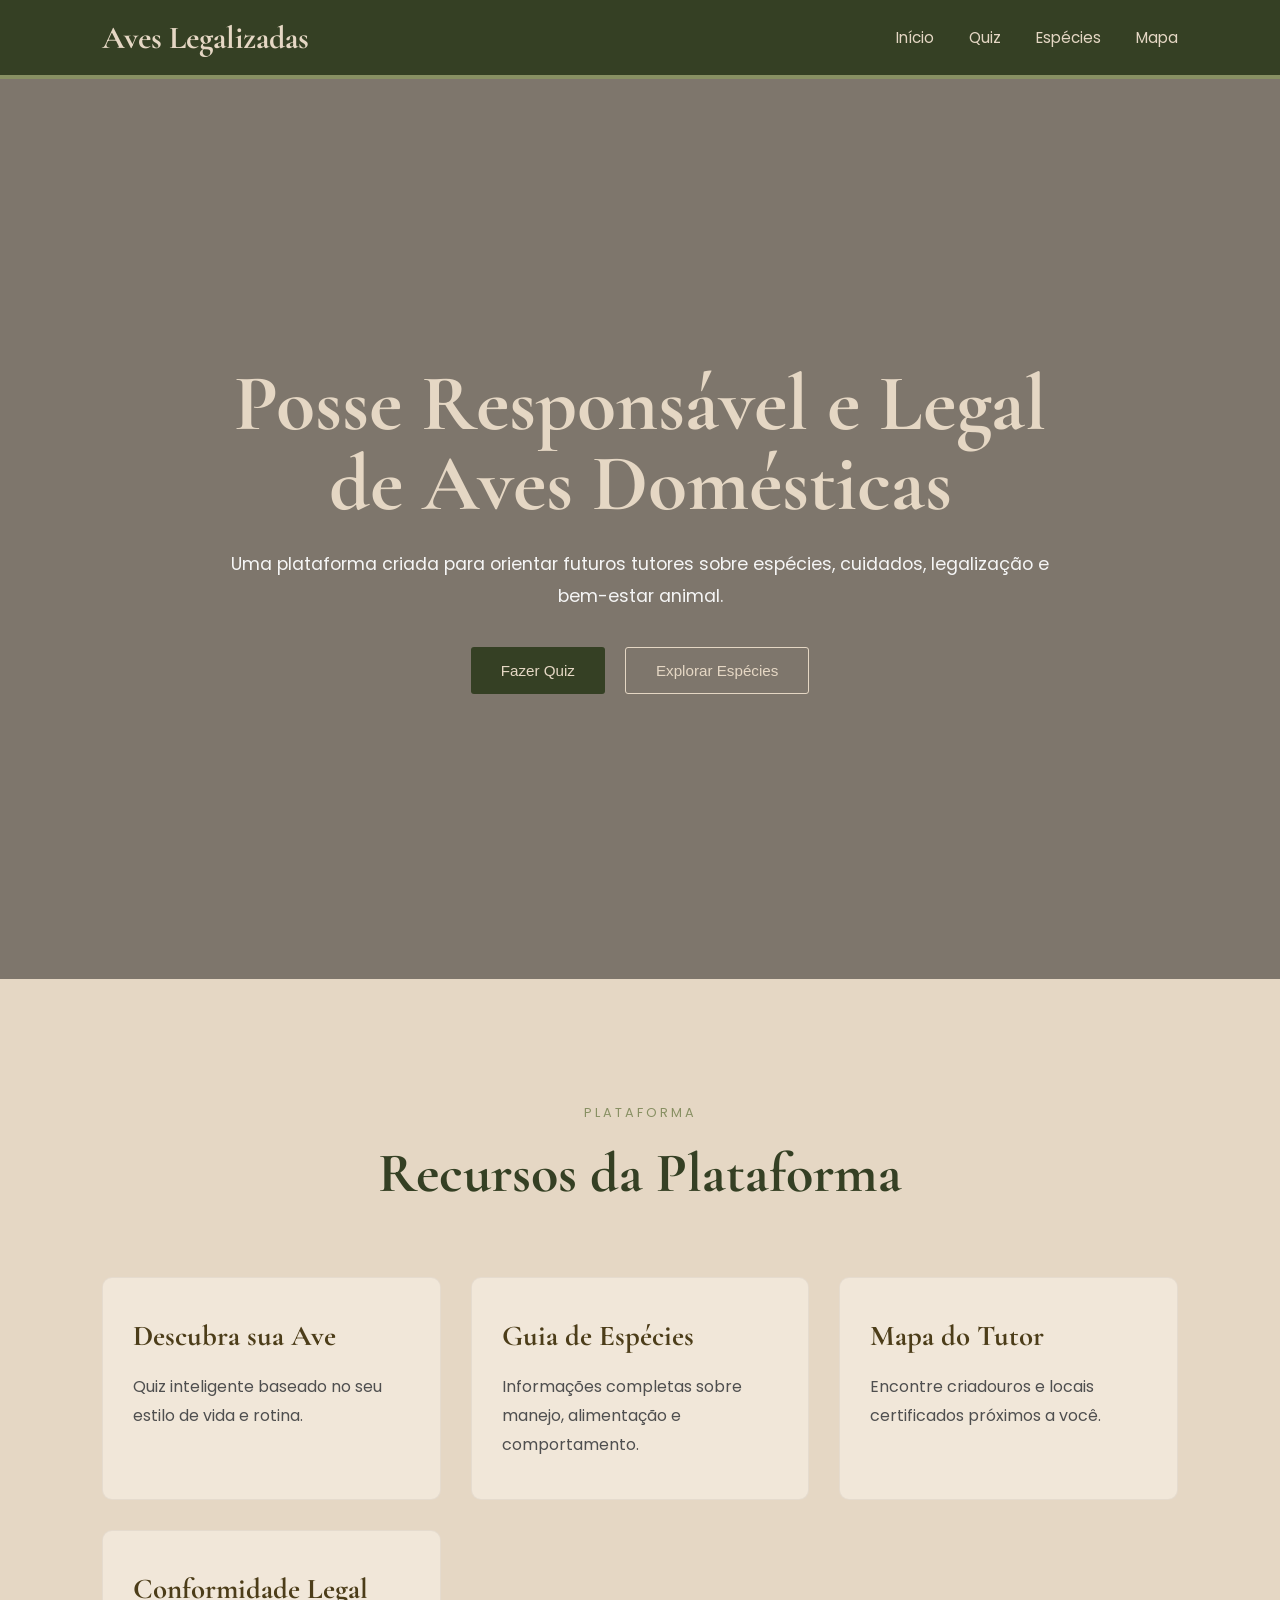
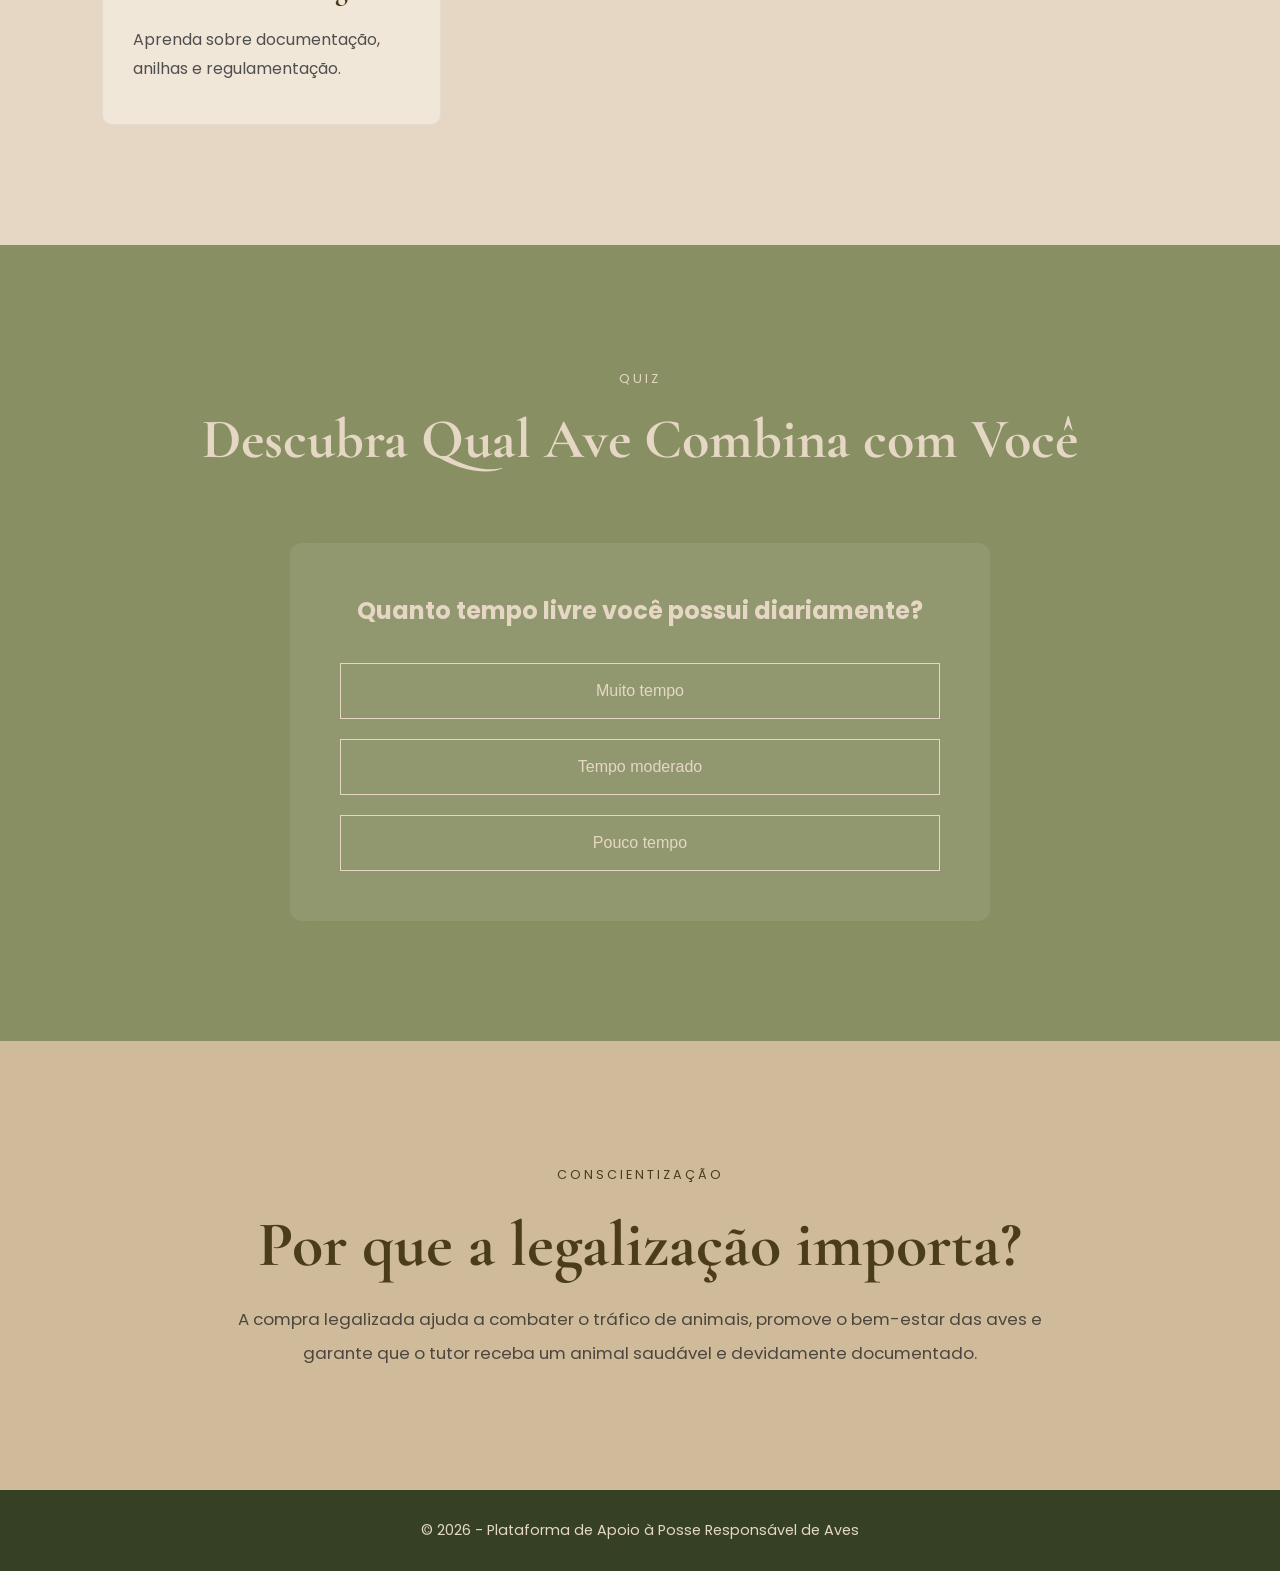
==== index.html @ a72bbc46 "." ====
<!doctype html>
<html lang="pt-BR">
  <head>
    <meta charset="UTF-8" />
    <meta name="viewport" content="width=device-width, initial-scale=1.0" />

    <title>Aves Legalizadas</title>

    <link rel="preconnect" href="https://fonts.googleapis.com" />
    <link rel="preconnect" href="https://fonts.gstatic.com" crossorigin />

    <link
      href="https://fonts.googleapis.com/css2?family=Cormorant+Garamond:wght@500;700&family=Poppins:wght@300;400;500;600&display=swap"
      rel="stylesheet"
    />

    <link rel="stylesheet" href="style.css" />
  </head>

  <body>
    <header>
      <nav>
        <div class="logo">Aves Legalizadas</div>

        <div class="menu">
          <a href="#">Início</a>
          <a href="#quiz">Quiz</a>
          <a href="wiki.html">Espécies</a>
          <a href="map.html">Mapa</a>
        </div>
      </nav>
    </header>

    <section class="hero">
      <div class="overlay"></div>

      <div class="hero-content">
        <h1>Posse Responsável e Legal de Aves Domésticas</h1>

        <p>
          Uma plataforma criada para orientar futuros tutores sobre espécies,
          cuidados, legalização e bem-estar animal.
        </p>

        <div class="hero-buttons">
          <button class="primary-btn">Fazer Quiz</button>

          <button class="secondary-btn">Explorar Espécies</button>
        </div>
      </div>
    </section>

    <section class="resources-section">
      <div class="section-title">
        <span>PLATAFORMA</span>

        <h2>Recursos da Plataforma</h2>
      </div>

      <div class="cards-container">
        <div class="resource-card">
          <h3>Descubra sua Ave</h3>

          <p>Quiz inteligente baseado no seu estilo de vida e rotina.</p>
        </div>

        <div class="resource-card">
          <h3>Guia de Espécies</h3>

          <p>
            Informações completas sobre manejo, alimentação e comportamento.
          </p>
        </div>

        <div class="resource-card">
          <h3>Mapa do Tutor</h3>

          <p>Encontre criadouros e locais certificados próximos a você.</p>
        </div>

        <div class="resource-card">
          <h3>Conformidade Legal</h3>

          <p>Aprenda sobre documentação, anilhas e regulamentação.</p>
        </div>
      </div>
    </section>

    <section id="quiz" class="quiz-section">
      <div class="section-title">
        <span>QUIZ</span>

        <h2>Descubra Qual Ave Combina com Você</h2>
      </div>

      <div class="quiz-box">
        <h3>Quanto tempo livre você possui diariamente?</h3>

        <div class="quiz-options">
          <button>Muito tempo</button>

          <button>Tempo moderado</button>

          <button>Pouco tempo</button>
        </div>
      </div>
    </section>

    <section class="legal-section">
      <div class="legal-content">
        <span>CONSCIENTIZAÇÃO</span>

        <h2>Por que a legalização importa?</h2>

        <p>
          A compra legalizada ajuda a combater o tráfico de animais, promove o
          bem-estar das aves e garante que o tutor receba um animal saudável e
          devidamente documentado.
        </p>
      </div>
    </section>

    <footer>
      <p>© 2026 - Plataforma de Apoio à Posse Responsável de Aves</p>
    </footer>
  </body>
</html>
---- style.css ----
* {
  margin: 0;
  padding: 0;
  box-sizing: border-box;
}

:root {
  --cafe-noir: #4c3d19;
  --kombu-green: #354024;
  --moss-green: #889063;
  --tan: #cfbb99;
  --bone: #e5d7c4;
}

body {
  font-family: "Poppins", sans-serif;
  background-color: var(--bone);
  color: var(--kombu-green);
}

header {
  width: 100%;
  background-color: var(--kombu-green);
  border-bottom: 4px solid var(--moss-green);
  padding: 18px 8%;
  position: relative;
  z-index: 1000;
}

nav {
  display: flex;
  justify-content: space-between;
  align-items: center;
}

.logo {
  font-size: 2rem;
  font-family: "Cormorant Garamond", serif;
  font-weight: 700;
  color: var(--bone);
}

.menu {
  display: flex;
  gap: 35px;
}

.menu a {
  text-decoration: none;
  color: var(--bone);
  font-size: 0.95rem;
  transition: 0.3s;
}

.menu a:hover {
  color: var(--tan);
}

.hero {
  height: 100vh;
  background-image: url("https://images.unsplash.com/photo-1522926193341-e9ffd686c60f?q=80&w=1400&auto=format&fit=crop");
  background-size: cover;
  background-position: center;
  position: relative;

  display: flex;
  justify-content: center;
  align-items: center;
  text-align: center;

  padding: 0 8%;
}

.overlay {
  position: absolute;
  inset: 0;
  background-color: rgba(0, 0, 0, 0.45);
}

.hero-content {
  position: relative;
  z-index: 2;
  max-width: 850px;
}

.hero-content h1 {
  font-size: 5rem;
  line-height: 1;
  margin-bottom: 25px;
  color: var(--bone);
  font-family: "Cormorant Garamond", serif;
}

.hero-content p {
  font-size: 1.1rem;
  line-height: 1.8;
  color: #f5f5f5;
  margin-bottom: 35px;
}

.hero-buttons {
  display: flex;
  justify-content: center;
  gap: 20px;
}

.primary-btn,
.secondary-btn {
  padding: 14px 30px;
  border: none;
  cursor: pointer;
  font-size: 0.95rem;
  transition: 0.3s;
  border-radius: 3px;
}

.primary-btn {
  background-color: var(--kombu-green);
  color: var(--bone);
}

.primary-btn:hover {
  background-color: var(--moss-green);
}

.secondary-btn {
  background-color: transparent;
  border: 1px solid var(--bone);
  color: var(--bone);
}

.secondary-btn:hover {
  background-color: var(--bone);
  color: var(--kombu-green);
}

.resources-section,
.quiz-section,
.legal-section {
  padding: 120px 8%;
}

.section-title {
  text-align: center;
  margin-bottom: 70px;
}

.section-title span {
  color: var(--moss-green);
  letter-spacing: 3px;
  font-size: 0.8rem;
}

.section-title h2 {
  font-size: 3.5rem;
  margin-top: 15px;
  color: var(--kombu-green);
  font-family: "Cormorant Garamond", serif;
}

.cards-container {
  display: grid;
  grid-template-columns: repeat(auto-fit, minmax(250px, 1fr));
  gap: 30px;
}

.resource-card {
  background-color: #f1e7d9;
  padding: 40px 30px;
  border-radius: 10px;
  transition: 0.4s;
  border: 1px solid rgba(0, 0, 0, 0.05);
}

.resource-card:hover {
  transform: translateY(-8px);
}

.resource-card h3 {
  font-size: 1.8rem;
  margin-bottom: 20px;
  font-family: "Cormorant Garamond", serif;
  color: var(--cafe-noir);
}

.resource-card p {
  line-height: 1.8;
  color: #4f4f4f;
}

.quiz-section {
  background-color: var(--moss-green);
}

.quiz-section .section-title span,
.quiz-section .section-title h2 {
  color: var(--bone);
}

.quiz-box {
  max-width: 700px;
  margin: auto;
  background-color: rgba(255, 255, 255, 0.08);
  padding: 50px;
  border-radius: 12px;
  backdrop-filter: blur(10px);
}

.quiz-box h3 {
  text-align: center;
  margin-bottom: 35px;
  color: var(--bone);
  font-size: 1.5rem;
}

.quiz-options {
  display: flex;
  flex-direction: column;
  gap: 20px;
}

.quiz-options button {
  padding: 18px;
  background-color: transparent;
  border: 1px solid var(--bone);
  color: var(--bone);
  cursor: pointer;
  transition: 0.3s;
  font-size: 1rem;
}

.quiz-options button:hover {
  background-color: var(--bone);
  color: var(--kombu-green);
}

.legal-section {
  background-color: var(--tan);
}

.legal-content {
  max-width: 850px;
  margin: auto;
  text-align: center;
}

.legal-content span {
  letter-spacing: 3px;
  font-size: 0.8rem;
  color: var(--cafe-noir);
}

.legal-content h2 {
  font-size: 4rem;
  margin: 20px 0;
  font-family: "Cormorant Garamond", serif;
  color: var(--cafe-noir);
}

.legal-content p {
  line-height: 2;
  color: #4d463f;
  font-size: 1.05rem;
}

footer {
  background-color: var(--kombu-green);
  padding: 30px;
  text-align: center;
}

footer p {
  color: var(--bone);
  font-size: 0.9rem;
}

@media (max-width: 900px) {
  .menu {
    display: none;
  }

  .hero-content h1 {
    font-size: 3.5rem;
  }

  .section-title h2,
  .legal-content h2 {
    font-size: 2.7rem;
  }
}

@media (max-width: 600px) {
  .hero-content h1 {
    font-size: 2.7rem;
  }

  .hero-buttons {
    flex-direction: column;
  }

  .quiz-box {
    padding: 30px 20px;
  }
}
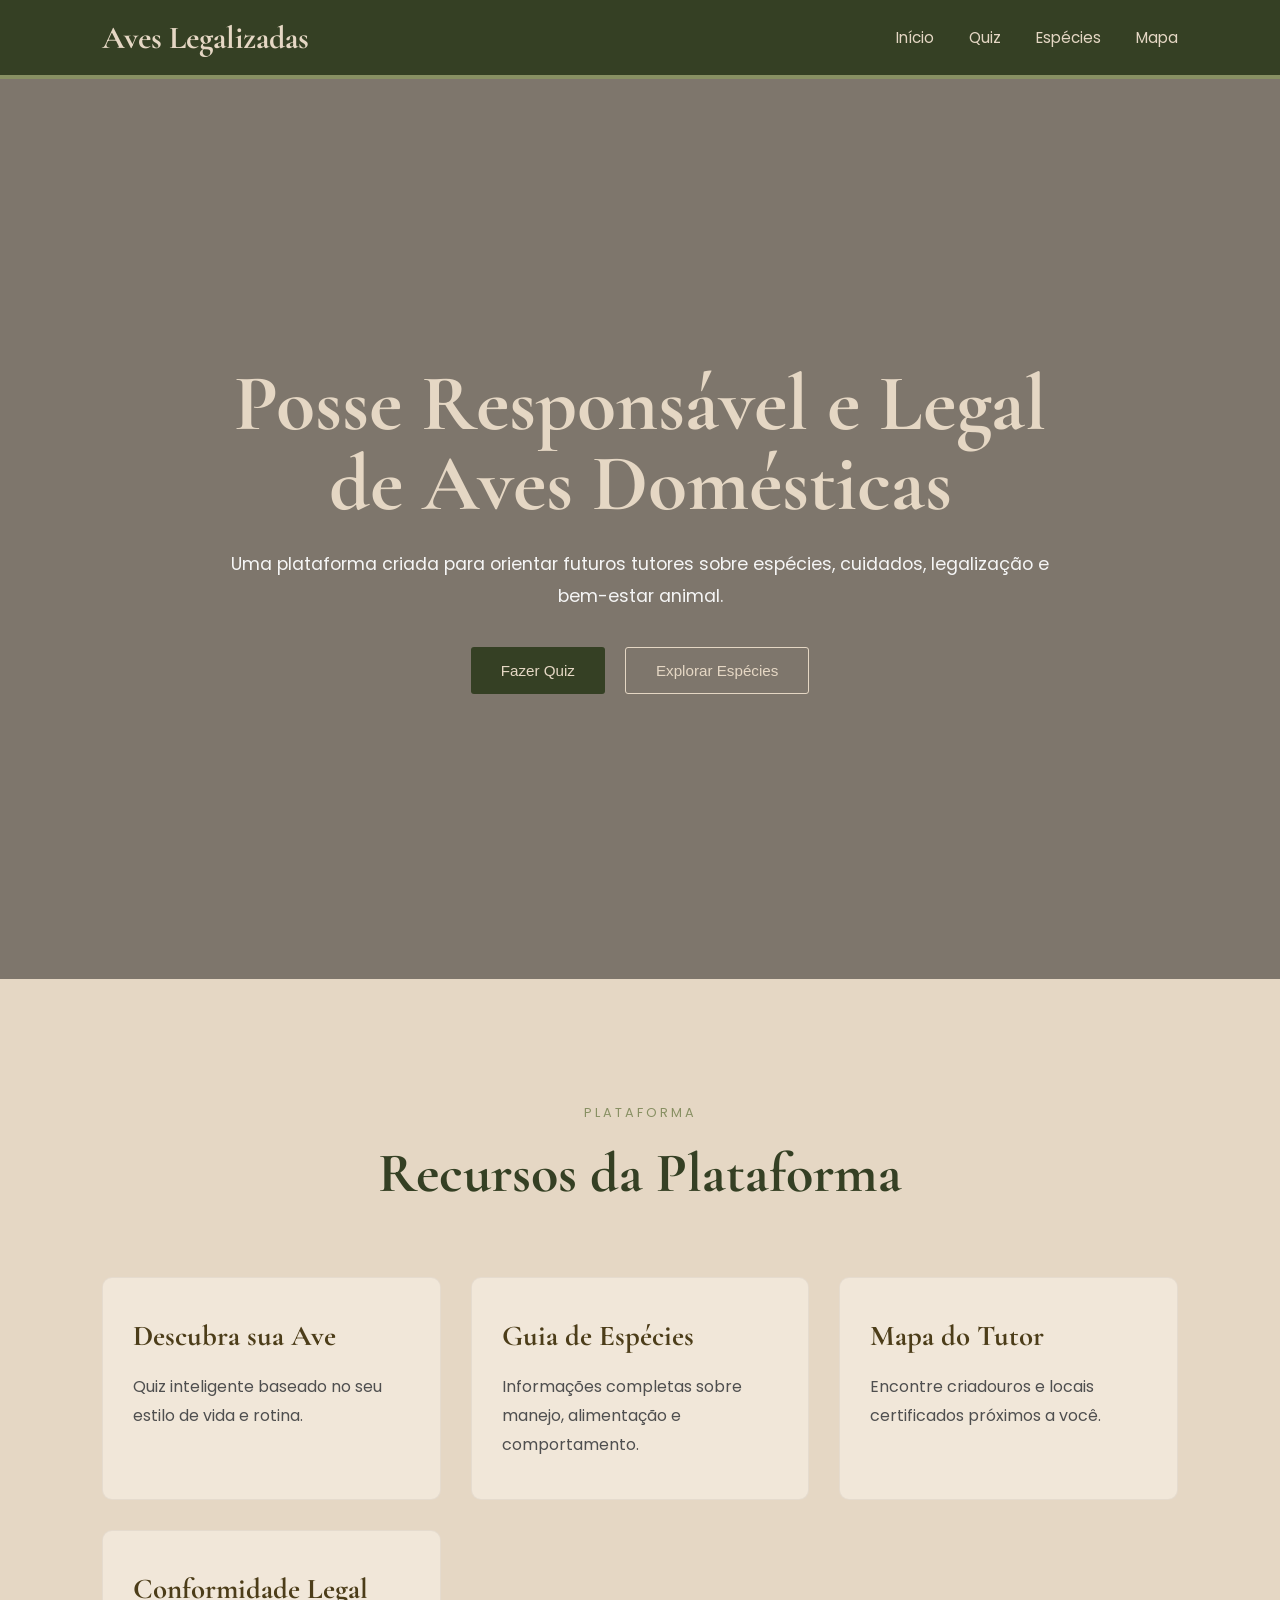
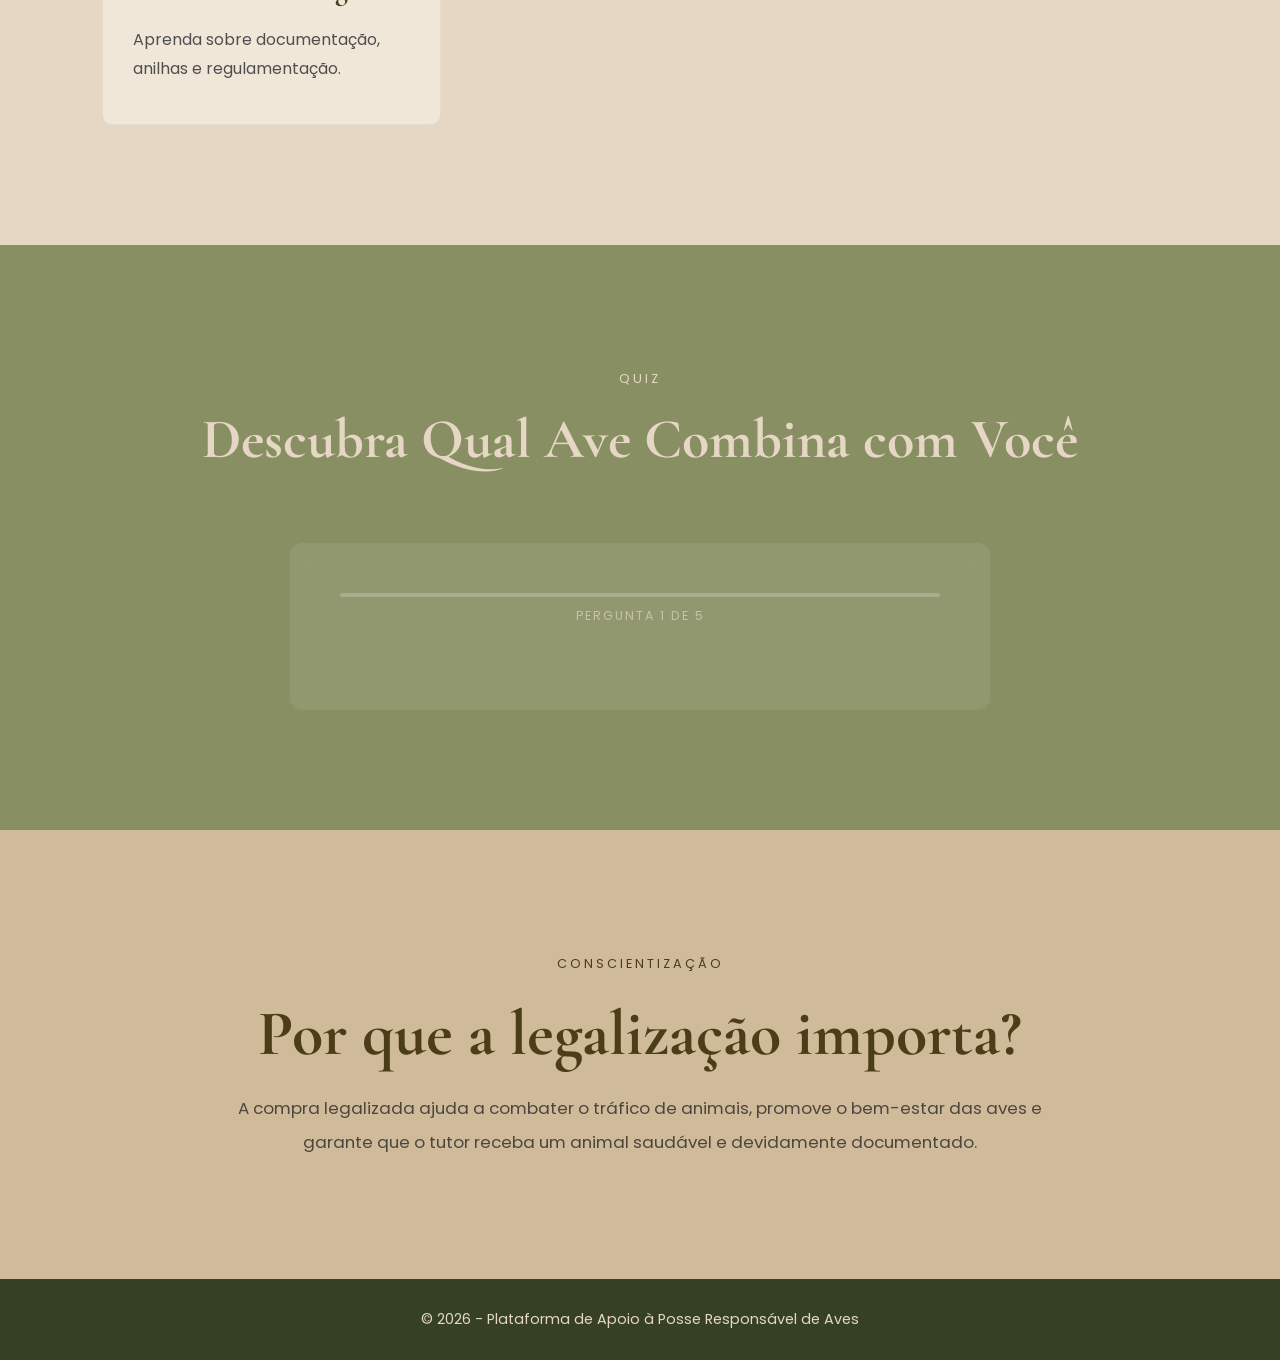
==== commit 13ab0efe: "." ====
--- a/index.html
+++ b/index.html
@@ -43,9 +43,23 @@
         </p>
 
         <div class="hero-buttons">
-          <button class="primary-btn">Fazer Quiz</button>
+          <button
+            class="primary-btn"
+            onclick="
+              document
+                .getElementById('quiz')
+                .scrollIntoView({ behavior: 'smooth' })
+            "
+          >
+            Fazer Quiz
+          </button>
 
-          <button class="secondary-btn">Explorar Espécies</button>
+          <button
+            class="secondary-btn"
+            onclick="window.location.href = 'wiki.html'"
+          >
+            Explorar Espécies
+          </button>
         </div>
       </div>
     </section>
@@ -89,22 +103,35 @@
     <section id="quiz" class="quiz-section">
       <div class="section-title">
         <span>QUIZ</span>
-
         <h2>Descubra Qual Ave Combina com Você</h2>
       </div>
 
       <div class="quiz-box">
-        <h3>Quanto tempo livre você possui diariamente?</h3>
+        <!-- Barra de progresso -->
+        <div class="quiz-progress">
+          <div class="quiz-progress-bar" id="progressBar"></div>
+        </div>
+        <p class="quiz-step-label" id="stepLabel">Pergunta 1 de 5</p>
 
-        <div class="quiz-options">
-          <button>Muito tempo</button>
+        <!-- Pergunta -->
+        <div class="quiz-question" id="quizQuestion"></div>
 
-          <button>Tempo moderado</button>
+        <!-- Opções -->
+        <div class="quiz-options" id="quizOptions"></div>
 
-          <button>Pouco tempo</button>
+        <!-- Resultado -->
+        <div class="quiz-result" id="quizResult" style="display: none">
+          <div class="result-icon" id="resultIcon"></div>
+          <h3 id="resultTitle"></h3>
+          <p id="resultDesc"></p>
+          <button class="quiz-restart-btn" onclick="restartQuiz()">
+            Refazer Quiz
+          </button>
         </div>
       </div>
     </section>
+
+    <script src="quiz.js" defer></script>
 
     <section class="legal-section">
       <div class="legal-content">
--- a/style.css
+++ b/style.css
@@ -302,3 +302,99 @@
     padding: 30px 20px;
   }
 }
+
+/* ── Quiz dinâmico ── */
+
+.quiz-progress {
+  width: 100%;
+  height: 4px;
+  background-color: rgba(255, 255, 255, 0.2);
+  border-radius: 2px;
+  margin-bottom: 10px;
+  overflow: hidden;
+}
+
+.quiz-progress-bar {
+  height: 100%;
+  width: 0%;
+  background-color: var(--bone);
+  border-radius: 2px;
+  transition: width 0.4s ease;
+}
+
+.quiz-step-label {
+  text-align: center;
+  font-size: 0.78rem;
+  letter-spacing: 2px;
+  color: rgba(229, 215, 196, 0.65);
+  margin-bottom: 30px;
+  text-transform: uppercase;
+}
+
+.quiz-question {
+  text-align: center;
+  margin-bottom: 35px;
+  color: var(--bone);
+  font-size: 1.5rem;
+  font-family: "Cormorant Garamond", serif;
+  font-weight: 700;
+  line-height: 1.3;
+}
+
+/* animação de entrada */
+@keyframes slideIn {
+  from {
+    opacity: 0;
+    transform: translateY(18px);
+  }
+  to {
+    opacity: 1;
+    transform: translateY(0);
+  }
+}
+
+.slide-in {
+  animation: slideIn 0.35s ease forwards;
+}
+
+/* Resultado */
+.quiz-result {
+  text-align: center;
+  color: var(--bone);
+}
+
+.result-icon {
+  font-size: 4rem;
+  margin-bottom: 15px;
+}
+
+.quiz-result h3 {
+  font-family: "Cormorant Garamond", serif;
+  font-size: 2.4rem;
+  margin-bottom: 15px;
+  color: var(--bone);
+}
+
+.quiz-result p {
+  font-size: 1rem;
+  line-height: 1.8;
+  color: rgba(229, 215, 196, 0.85);
+  margin-bottom: 30px;
+}
+
+.quiz-restart-btn {
+  padding: 14px 32px;
+  background-color: transparent;
+  border: 1px solid var(--bone);
+  color: var(--bone);
+  cursor: pointer;
+  font-size: 0.95rem;
+  transition: 0.3s;
+  border-radius: 3px;
+  font-family: "Poppins", sans-serif;
+}
+
+.quiz-restart-btn:hover {
+  background-color: var(--bone);
+  color: var(--kombu-green);
+}
